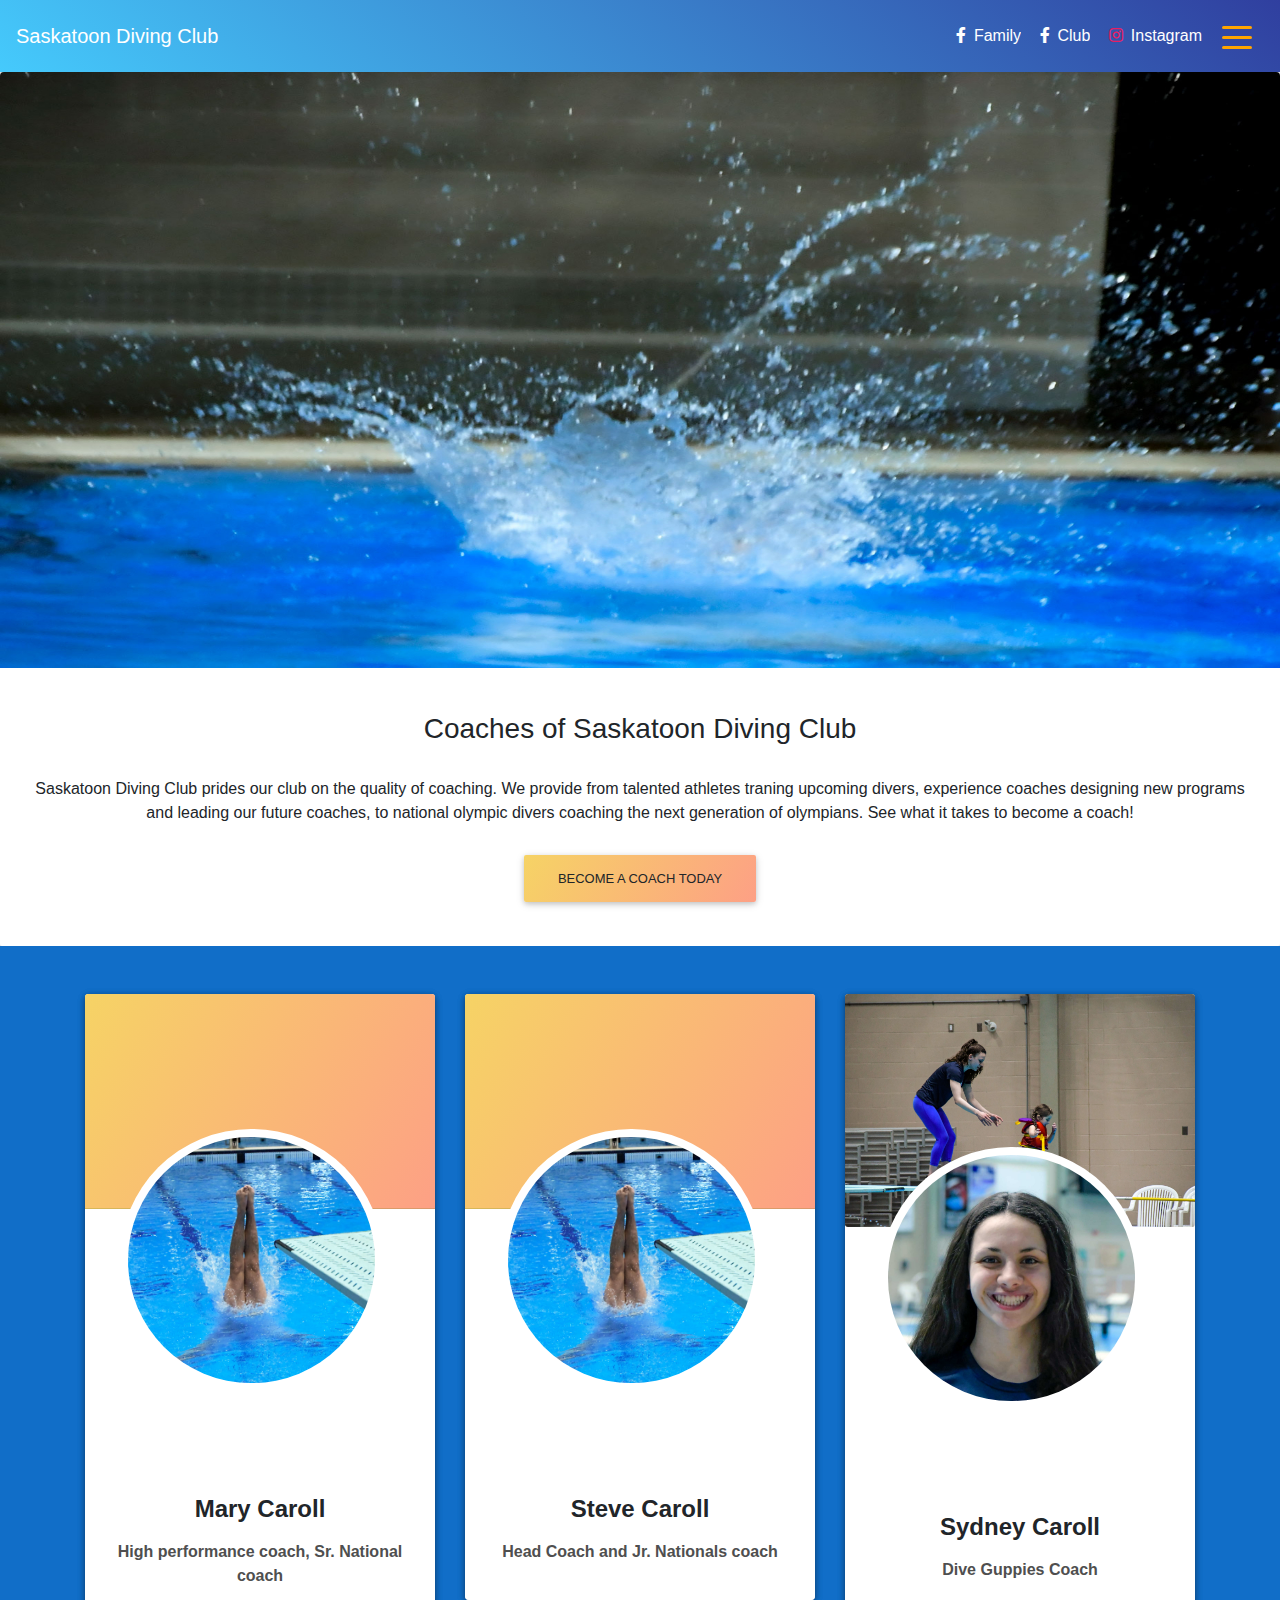
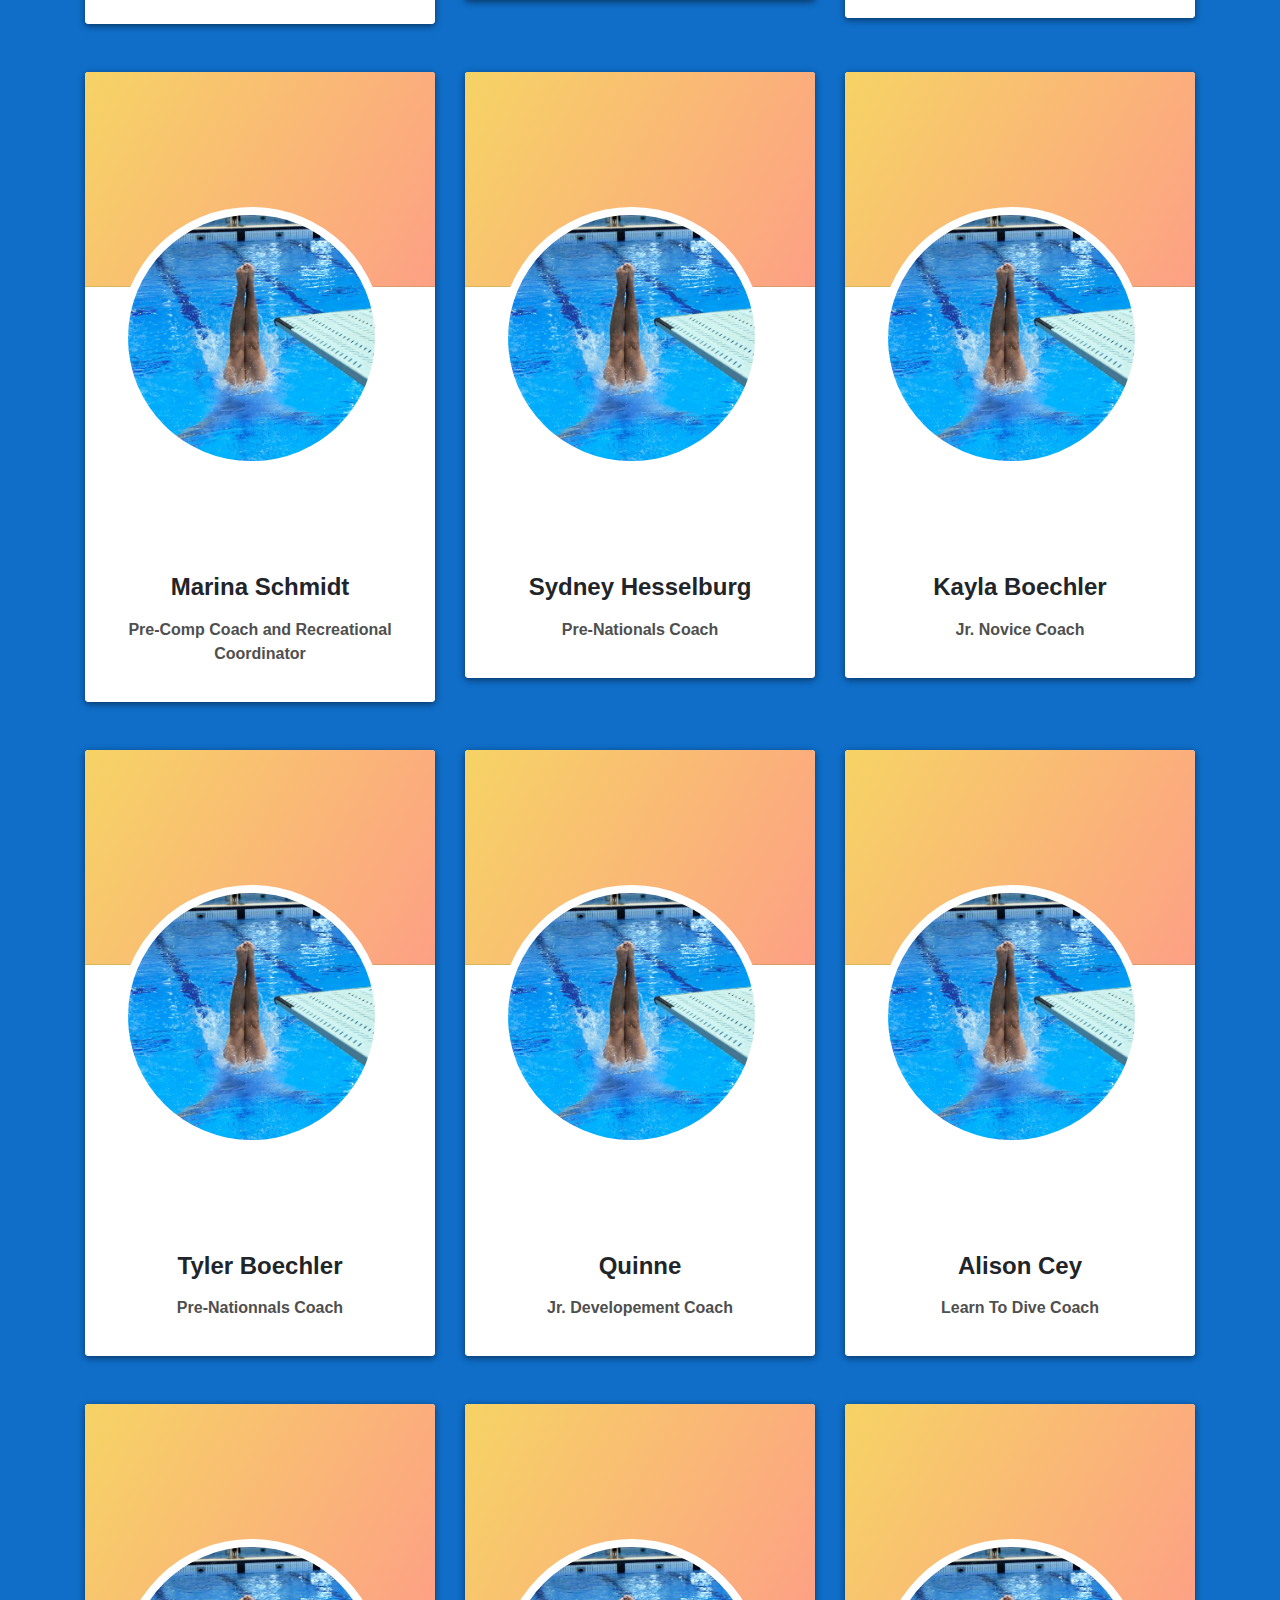
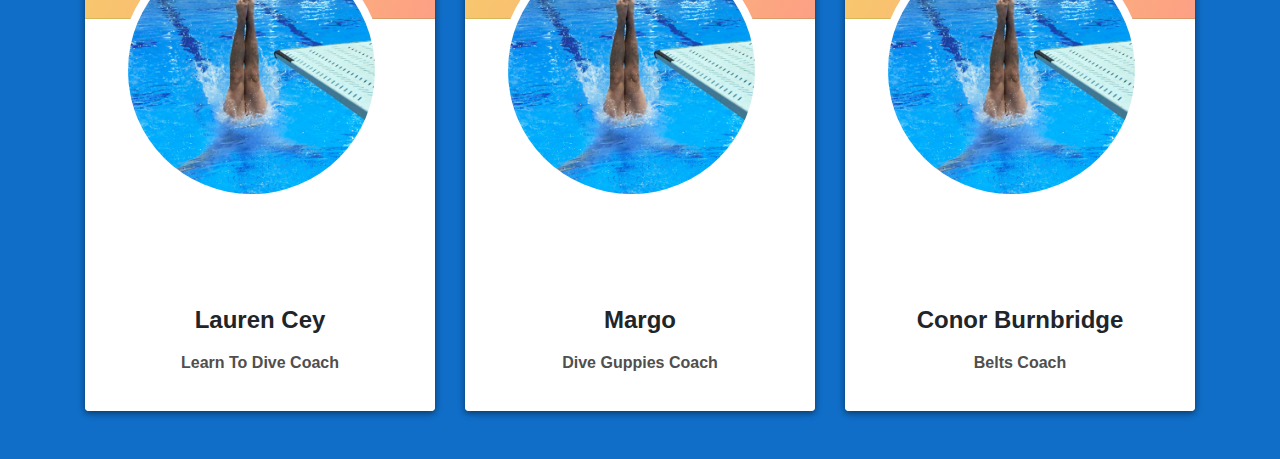
==== coaches.html @ 6bae061c "adding coaches page" ====
<!doctype html>
<html lang="en">
  <head>
    <meta charset="utf-8">
    <meta name="viewport" content="width=device-width, initial-scale=1, shrink-to-fit=no">
    <meta name="description" content="">
    <meta name="author" content="Mark Otto, Jacob Thornton, and Bootstrap contributors">
    <meta name="generator" content="Jekyll v4.1.1">
    <title>Saskatoon Diving Club</title>
    
    <link rel="stylesheet" href="https://use.fontawesome.com/releases/v5.8.2/css/all.css">
 
    <link rel="canonical" href="https://getbootstrap.com/docs/4.5/examples/album/">

    <!-- Bootstrap core CSS -->
    <link href="./assets/dist/css/bootstrap.min.css" rel="stylesheet"> 
    <link href="./css/mdb.min.css" rel="stylesheet">
    
    <script src="./js/jquery.min.js"></script>
    <script src="./js/jquery.js"></script>

    <script src="./src/js/free/wow.js"></script>


    <script src="./js/album.js"></script>
    <script src="./js/mdb.min.js"></script>
    <script src="./js/bootstrap.min.js"></script>
  
   
    
    
    <style>
      .bd-placeholder-img {
        font-size: 1.125rem;
        text-anchor: middle;
        -webkit-user-select: none;
        -moz-user-select: none;
        -ms-user-select: none;
        user-select: none;
      }

      @media (min-width: 768px) {
        .bd-placeholder-img-lg {
          font-size: 3.5rem;
        }
      }
</style>
    <!-- Custom styles for this template -->
    <link href="album.css" rel="stylesheet">
    <link href="coaches.css" rel="stylesheet">

  </head>
  <body>

<!--Navbar-->
<nav class="navbar navbar-dark  blue-gradient darken-2" height=40px>

  <!-- Navbar brand -->
  <a class="navbar-brand" href="#"><Strong>Saskatoon Diving Club</strong> 
  </a>

  <ul class="navbar-nav ml-auto nav-flex-icons">
      <li class="nav-item ">
        <a class="nav-link waves-effect waves-light">
          <i class="fab fa-facebook-f"></i> Family </a>
      </li>
      <li class="nav-item">
        <a class="nav-link waves-effect waves-light">
          <i class="fab fa-facebook-f"></i> Club </a>
      </li>
       <li class="nav-item">
        <a class="nav-link waves-effect waves-light">
          <i class="fab pink-text fa-instagram"></i> Instagram </a>
      </li>     
  </ul>

  <!-- Collapse button -->
  <button class="navbar-toggler third-button" type="button" data-toggle="collapse" data-target="#navbarSupportedContent22"
    aria-controls="navbarSupportedContent22" aria-expanded="false" aria-label="Toggle navigation">
    <div class="animated-icon3"><span></span><span></span><span></span></div>
  </button>

  <!-- Collapsible content -->
  <div class="collapse navbar-collapse" id="navbarSupportedContent22">

    <!-- Links -->
    <ul class="navbar-nav mr-auto">
      <li class="nav-item">
        <a class="nav-link" href="#">Home <span class="sr-only">(current)</span></a>
      </li>
      <li class="nav-item">
          <a class="nav-link" href="#">COVID 19</a>
      </li>
      <li class="nav-item">
          <a class="nav-link" href="#">Diving 101</a>
      </li>

      <li class="nav-item dropdown">
        <a class="nav-link dropdown-toggle" id="navbarDropdownMenuLink" data-toggle="dropdown" aria-haspopup="true" aria-expanded="false">about us</a>
        <div class="dropdown-menu dropdown-primary" aria-labelledby="navbarDropedownMenuLink">
            <a class="dropdown-item" href="#">Coaches</a>
            <a class="dropdown-item" href="#">Parent Board</a>
            <a class="dropdown-item" href="#">Facilities</a>
            <a class="dropdown-item" href="#">Contact Us</a>
       
        </div>
      </li>

      <li class="nav-item dropdown">
        <a class="nav-link dropdown-toggle" id="navbarDropdownMenuLink" data-toggle="dropdown" aria-haspopup="true" aria-expanded="false">Programs</a>
        <div class="dropdown-menu dropdown-primary" aria-labelledby="navbarDropedownMenuLink">
            <a class="dropdown-item" href="#">Guppies (4-6 yrs)</a>
            <a class="dropdown-item" href="#">Junior Development (6-8 yrs)</a>
            <a class="dropdown-item" href="#">Learn To Dive (6-14 yrs)</a>
            <a class="dropdown-item" href="#">Pre-Competitve (8-17 yrs)</a>
            <a class="dropdown-item" href="#">Jr. Novice (invitational)</a>
            <a class="dropdown-item" href="#">Sr. Novice (invitational)</a>
            <a class="dropdown-item" href="#">Pre-National (invitational)</a>
            <a class="dropdown-item" href="#">Masters (18+)</a>
            <a class="dropdown-item" href="#">National Team (invitational)</a>
        </div>
      </li>

      <li class="nav-item">
        <a class="nav-link" href="#">Calendar</a>
      </li>

      <li class="nav-item">
        <a class="nav-link" href="#">News</a>
      </li>
 
      <li class="nav-item dropdown">
        <a class="nav-link dropdown-toggle" id="navbarDropdownMenuLink" data-toggle="dropdown" aria-haspopup="true" aria-expanded="false">Parental Zone</a>
        <div class="dropdown-menu dropdown-primary" aria-labelledby="navbarDropedownMenuLink">
            <a class="dropdown-item" href="#">Bingos</a>
            <a class="dropdown-item" href="#">Policies</a>
            <a class="dropdown-item" href="#">Travel Waivers</a>
        </div>
      </li>

      <li class="nav-item">
        <a class="nav-link" href="#">Merchandise</a>
      </li>
 
       <!-- Links -->
    </ul>
  </div>
  <!-- Collapsible content -->

</nav>
<!--/.Navbar-->

<!-- Jumbotron -->
<div class="jumbotron p-0" >

  <!-- Card image -->
  <div class="view overlay rounded-top">
    <img src="imgs/splash.jpg" class="img-fluid" alt="Sample image">
    <a href="#">
      <div class="mask rgba-white-slight"></div>
    </a>
  </div>

  <!-- Card content -->
  <div class="card-body text-center">

    <!-- Title -->
    <h3 class="card-title h3 my-4"><strong>Coaches of Saskatoon Diving Club</strong></h3>
    <!-- Text -->
    <p class="card-text py-2">Saskatoon Diving Club prides our club on the quality of coaching. We provide from talented athletes traning upcoming divers, experience coaches designing new programs and leading our future coaches, to national olympic divers coaching the next generation of olympians. 
    See what it takes to become a coach!</p>
    <!-- Button -->
    <a href="#" class="btn sunny-morning-gradient btn-rounded mb-4">Become A Coach Today</a>
   </div>
</div>
<section class="coaches" style="background: #116EC8" >
 <div class="container" >
  	<!-- Grid row -->
  <div class="row">

    <!-- Grid column -->
    <div class="col-md-4 mb-5 mt-5">

      <div class="card">
        <div id="card-1" class="card  text-center">
            <!-- Image -->
            <div class="card-header color-block sunny-morning-gradient default-header"></div>

            <!-- Avatar -->
              <img src="./imgs/default.jpg" class="rounded-circle white coach card-img-overlay" 
                alt="First sample avatar image">
            <!-- Content -->
            <div class="card-body">
              <h4 class="font-weight-bold mt-1 mb-3">Mary Caroll</h4>
              <p class="font-weight-bold dark-grey-text">High performance coach, Sr. National coach</p>
            </div>
            <!-- Content -->
            <div class="card-img-overlay aboutme scrollbar scrollbar-primary">
              <!-- Content -->
              <div class="force-overflow">
              <h4 class="font-weight-bold mt-4 mb-2">
                <strong>About me</strong>
              </h4>
              <hr>
              <p> Went to the Summer Olympic games in 1992 and has been coaching since 1990. She came to Saskatoon in 2008 with her husband, Steve Caroll, to build a well rounded diving club. 
              Since then she has coached all levels of diving class and worked closely with Rylan Weins an Olympic contender for the 2021 Summer Olympics. She was named National Junior Coach of the year
              in 2017. But don't be fooled by her miming at the pool and big expressions, all of her National divers cherish every moment with her as she tells stories and brings life lessons to her classes. She loves tim hortons and hates technology. 
              </p>
              <hr>
              <!-- Social Icons

              <ul class="list-inline list-unstyled">
                <li class="list-inline-item">
                  <a class="p-2 fa-lg fb-ic">
                    <i class="fab fa-facebook-f"></i>
                  </a>
                </li>
                <li class="list-inline-item">
                  <a class="p-2 fa-lg pin-ic">
                    <i class="fab fa-pinterest"> </i>
                  </a>
                </li>
                <li class="list-inline-item">
                  <a class="p-2 fa-lg ins-ic">
                    <i class="fab fa-instagram"> </i>
                  </a>
                </li>
                <li class="list-inline-item">
                  <a class="p-2 fa-lg tw-ic">
                    <i class="fab fa-twitter"> </i>
                  </a>
                </li>
              </ul> -->
              <!-- Triggering button -->
              </div>  
          </div>
        </div>
      </div>

    </div>
    <!-- Grid column -->
    <!-- Grid column -->
    <div class="col-md-4 mb-5 mt-5">

      <div class="card">
        <div id="card-1" class="card  text-center">
            <!-- Image -->
            <!-- Image -->
            <div class="card-header color-block sunny-morning-gradient default-header"></div>

            <!-- Avatar -->
              <img src="./imgs/default.jpg" class="rounded-circle white coach card-img-overlay" 
                alt="First sample avatar image">            <!-- Content -->
            <div class="card-body">
              <h4 class="font-weight-bold mt-1 mb-3">Steve Caroll</h4>
              <p class="font-weight-bold dark-grey-text">Head Coach and Jr. Nationals coach</p>
            </div>
            <div class="card-img-overlay aboutme scrollbar scrollbar-primary">
              <div class="force-overflow">
              <!-- Content -->
              <h4 class="font-weight-bold mt-4 mb-2">
                <strong>About me</strong>
              </h4>
              <hr>
              <p> Steve grew up and Newfoundland Labourdor as a young male diver. He went on to moving to Saskatoon to giving the Saskatoon Diving Club a jump start as the head coach. Working from the basics he prompoted a fun, safe recreational program and a well developed competitive program. He has coached the Sr. National team and now focuses on Jr. National team while keeping an eye on the Junior development program. And if you are not seeing him goof around with the kids he
              coaches or giving them directions on how to be the best diver they can be he is helping out other coaches, fixing equipment, or running to dive meetings. He is the back bone of this club even if it means dressing up in thick wool socks, shorts, and winter toque <b>eh?</b>
              </p>
              <hr>
              </div>
              <!-- Social Icons

              <ul class="list-inline list-unstyled">
                <li class="list-inline-item">
                  <a class="p-2 fa-lg fb-ic">
                    <i class="fab fa-facebook-f"></i>
                  </a>
                </li>
                <li class="list-inline-item">
                  <a class="p-2 fa-lg pin-ic">
                    <i class="fab fa-pinterest"> </i>
                  </a>
                </li>
                <li class="list-inline-item">
                  <a class="p-2 fa-lg ins-ic">
                    <i class="fab fa-instagram"> </i>
                  </a>
                </li>
                <li class="list-inline-item">
                  <a class="p-2 fa-lg tw-ic">
                    <i class="fab fa-twitter"> </i>
                  </a>
                </li>
              </ul> -->
              <!-- Triggering button -->
            </div>
        </div>
      </div>

    </div>
    <!-- Grid column -->
  
     <!-- Grid column -->
    <div class="col-md-4 mb-5 mt-5">

      <div class="card">
        <div id="card-1" class="card  text-center">
            <!-- Image -->
              <img class="card-img" src="./imgs/_DAN2685.jpg" alt="Team member card image">
            <!-- Avatar -->
              <img src="./imgs/sydney_caroll.jpg" class="rounded-circle white coach card-img-overlay"
                alt="First sample avatar image">
            <!-- Content -->
            <div class="card-body">
              <h4 class="font-weight-bold mt-1 mb-3">Sydney Caroll</h4>
              <p class="font-weight-bold dark-grey-text">Dive Guppies Coach</p>
            </div>
            <div class="card-img-overlay aboutme scrollbar scrollbar-primary">
              <div class="force-overflow">
              <!-- Content -->
              <h4 class="font-weight-bold mt-4 mb-2">
                <strong>About me</strong>
              </h4>
              <hr>
              <p> You may have seen her parents on the pool deck and her in the water as she trains to be an olympic synchonize swimmer but she also coaches. Sydney at a young age started in gymnastics and soon left to be in the water like her parents but as a synchro swimmer. She trains daily on perfect her skills and improving her artistic forms. However, don't be fooled by this quiet shy girl she also loves to have fun and play around on the mats. This makes her the best coach for Dive
              Guppies! 
              </p>
              <hr>
              </div>
              <!-- Social Icons

              <ul class="list-inline list-unstyled">
                <li class="list-inline-item">
                  <a class="p-2 fa-lg fb-ic">
                    <i class="fab fa-facebook-f"></i>
                  </a>
                </li>
                <li class="list-inline-item">
                  <a class="p-2 fa-lg pin-ic">
                    <i class="fab fa-pinterest"> </i>
                  </a>
                </li>
                <li class="list-inline-item">
                  <a class="p-2 fa-lg ins-ic">
                    <i class="fab fa-instagram"> </i>
                  </a>
                </li>
                <li class="list-inline-item">
                  <a class="p-2 fa-lg tw-ic">
                    <i class="fab fa-twitter"> </i>
                  </a>
                </li>
              </ul> -->
              <!-- Triggering button -->
            </div>
        </div>
      </div>

    </div>
    <!-- Grid column -->   

    <!-- Grid column -->
    <div class="col-md-4 mb-5">

      <div class="card">
        <div id="card-1" class="card  text-center">
            <!-- Image -->
            <!-- Image -->
            <div class="card-header color-block sunny-morning-gradient default-header"></div>

            <!-- Avatar -->
              <img src="./imgs/default.jpg" class="rounded-circle white coach card-img-overlay" 
                alt="First sample avatar image">            <!-- Content -->
            <!-- Content -->
            <div class="card-body">
              <h4 class="font-weight-bold mt-1 mb-3">Marina Schmidt</h4>
              <p class="font-weight-bold dark-grey-text">Pre-Comp Coach and Recreational Coordinator</p>
            </div>
            <div class="card-img-overlay aboutme scrollbar scrollbar-primary">
              <div class="force-overflow">                
                  <!-- Content -->
              <h4 class="font-weight-bold mt-4 mb-2">
                <strong>About me</strong>
              </h4>
              <hr>
              <p> Marina is from Calgary, Alberta and moved to Sasktoon for University in 2009. As she met Steve in a freeze tag game with some summer camp divers and soon met Mary when her bike broke down heading to diving. She soon swept the Club away with her passion for diving and willingness to help out where ever she could. She has three degrees from the University of Saskatchewan and works at the research facility on campus. But don't let her smarts fool you, she continues to
              spread her passion for diving towards recreational diving and works on bring new diving programs to the club to be more inclusive to various
              communities and groups. 
              </p>
              <hr>
              </div>
              <!-- Social Icons

              <ul class="list-inline list-unstyled">
                <li class="list-inline-item">
                  <a class="p-2 fa-lg fb-ic">
                    <i class="fab fa-facebook-f"></i>
                  </a>
                </li>
                <li class="list-inline-item">
                  <a class="p-2 fa-lg pin-ic">
                    <i class="fab fa-pinterest"> </i>
                  </a>
                </li>
                <li class="list-inline-item">
                  <a class="p-2 fa-lg ins-ic">
                    <i class="fab fa-instagram"> </i>
                  </a>
                </li>
                <li class="list-inline-item">
                  <a class="p-2 fa-lg tw-ic">
                    <i class="fab fa-twitter"> </i>
                  </a>
                </li>
              </ul> -->
              <!-- Triggering button -->
            </div>
        </div>
      </div>

    </div>
    <!-- Grid column -->
    <!-- Grid column -->
    <div class="col-md-4 mb-5">

      <div class="card">
        <div id="card-1" class="card  text-center">
            <!-- Image -->
            <div class="card-header color-block sunny-morning-gradient default-header"></div>

            <!-- Avatar -->
              <img src="./imgs/default.jpg" class="rounded-circle white coach card-img-overlay" 
                alt="First sample avatar image">            <!-- Content -->
            <!-- Content -->
            <div class="card-body">
              <h4 class="font-weight-bold mt-1 mb-3">Sydney Hesselburg </h4>
              <p class="font-weight-bold dark-grey-text">Pre-Nationals Coach</p>
            </div>
            <div class="card-img-overlay aboutme scrollbar scrollbar-primary">
              <div class="force-overflow">                
              <!-- Content -->
              <h4 class="font-weight-bold mt-4 mb-2">
                <strong>About me</strong>
              </h4>
              <hr>
              <p>Whoops looks like our coach is out making a splash! Keep a look out for when they dry off tell us about themseleves.
              </p>
              <hr>
              </div>
              <!-- Social Icons

              <ul class="list-inline list-unstyled">
                <li class="list-inline-item">
                  <a class="p-2 fa-lg fb-ic">
                    <i class="fab fa-facebook-f"></i>
                  </a>
                </li>
                <li class="list-inline-item">
                  <a class="p-2 fa-lg pin-ic">
                    <i class="fab fa-pinterest"> </i>
                  </a>
                </li>
                <li class="list-inline-item">
                  <a class="p-2 fa-lg ins-ic">
                    <i class="fab fa-instagram"> </i>
                  </a>
                </li>
                <li class="list-inline-item">
                  <a class="p-2 fa-lg tw-ic">
                    <i class="fab fa-twitter"> </i>
                  </a>
                </li>
              </ul> -->
              <!-- Triggering button -->
            </div>
        </div>
      </div>

    </div>
    <!-- Grid column -->
    <!-- Grid column -->
    <div class="col-md-4 mb-5">

      <div class="card">
        <div id="card-1" class="card  text-center">
            <!-- Image -->
            <div class="card-header color-block sunny-morning-gradient default-header"></div>

            <!-- Avatar -->
              <img src="./imgs/default.jpg" class="rounded-circle white coach card-img-overlay" 
                alt="First sample avatar image">            <!-- Content -->
            <!-- Content -->
            <div class="card-body">
              <h4 class="font-weight-bold mt-1 mb-3">Kayla Boechler</h4>
              <p class="font-weight-bold dark-grey-text">Jr. Novice Coach</p>
            </div>
            <!-- Content -->
            <div class="card-img-overlay aboutme">
              <!-- Content -->
              <h4 class="font-weight-bold mt-4 mb-2">
                <strong>About me</strong>
              </h4>
              <hr>
              <p> Whoops looks like our coach is out making a splash! Keep a look out for when they dry off tell us about themseleves. 
              </p>
              <hr>
              <!-- Social Icons

              <ul class="list-inline list-unstyled">
                <li class="list-inline-item">
                  <a class="p-2 fa-lg fb-ic">
                    <i class="fab fa-facebook-f"></i>
                  </a>
                </li>
                <li class="list-inline-item">
                  <a class="p-2 fa-lg pin-ic">
                    <i class="fab fa-pinterest"> </i>
                  </a>
                </li>
                <li class="list-inline-item">
                  <a class="p-2 fa-lg ins-ic">
                    <i class="fab fa-instagram"> </i>
                  </a>
                </li>
                <li class="list-inline-item">
                  <a class="p-2 fa-lg tw-ic">
                    <i class="fab fa-twitter"> </i>
                  </a>
                </li>
              </ul> -->
              <!-- Triggering button -->
            </div>
        </div>
      </div>

    </div>
    <!-- Grid column -->
     <!-- Grid column -->
    <div class="col-md-4 mb-5">

      <div class="card">
        <div id="card-1" class="card  text-center">
            <!-- Image -->
            <div class="card-header color-block sunny-morning-gradient default-header"></div>

            <!-- Avatar -->
              <img src="./imgs/default.jpg" class="rounded-circle white coach card-img-overlay" 
                alt="First sample avatar image">            <!-- Content -->
            <!-- Content -->
            <div class="card-body">
              <h4 class="font-weight-bold mt-1 mb-3">Tyler Boechler</h4>
              <p class="font-weight-bold dark-grey-text">Pre-Nationnals Coach</p>
            </div>
            <!-- Content -->
            <div class="card-img-overlay aboutme">
              <!-- Content -->
              <h4 class="font-weight-bold mt-4 mb-2">
                <strong>About me</strong>
              </h4>
              <hr>
              <p> Whoops looks like our coach is out making a splash! Keep a look out for when they dry off tell us about themseleves.
              </p>
              <hr>
              <!-- Social Icons

              <ul class="list-inline list-unstyled">
                <li class="list-inline-item">
                  <a class="p-2 fa-lg fb-ic">
                    <i class="fab fa-facebook-f"></i>
                  </a>
                </li>
                <li class="list-inline-item">
                  <a class="p-2 fa-lg pin-ic">
                    <i class="fab fa-pinterest"> </i>
                  </a>
                </li>
                <li class="list-inline-item">
                  <a class="p-2 fa-lg ins-ic">
                    <i class="fab fa-instagram"> </i>
                  </a>
                </li>
                <li class="list-inline-item">
                  <a class="p-2 fa-lg tw-ic">
                    <i class="fab fa-twitter"> </i>
                  </a>
                </li>
              </ul> -->
              <!-- Triggering button -->
            </div>
        </div>
      </div>

    </div>
    <!-- Grid column -->
      <!-- Grid column -->
    <div class="col-md-4 mb-5">

      <div class="card">
        <div id="card-1" class="card  text-center">
            <!-- Image -->
            <div class="card-header color-block sunny-morning-gradient default-header"></div>

            <!-- Avatar -->
              <img src="./imgs/default.jpg" class="rounded-circle white coach card-img-overlay" 
                alt="First sample avatar image">            <!-- Content -->
            <!-- Content -->
            <div class="card-body">
                <h4 class="font-weight-bold mt-1 mb-3">Quinne </h4>
              <p class="font-weight-bold dark-grey-text">Jr. Developement Coach</p>
            </div>
            <!-- Content -->
            <div class="card-img-overlay aboutme">
              <!-- Content -->
              <h4 class="font-weight-bold mt-4 mb-2">
                <strong>About me</strong>
              </h4>
              <hr>
              <p> Whoops looks like our coach is out making a splash! Keep a look out for when they dry off tell us about themseleves.
              </p>
              <hr>
              <!-- Social Icons

              <ul class="list-inline list-unstyled">
                <li class="list-inline-item">
                  <a class="p-2 fa-lg fb-ic">
                    <i class="fab fa-facebook-f"></i>
                  </a>
                </li>
                <li class="list-inline-item">
                  <a class="p-2 fa-lg pin-ic">
                    <i class="fab fa-pinterest"> </i>
                  </a>
                </li>
                <li class="list-inline-item">
                  <a class="p-2 fa-lg ins-ic">
                    <i class="fab fa-instagram"> </i>
                  </a>
                </li>
                <li class="list-inline-item">
                  <a class="p-2 fa-lg tw-ic">
                    <i class="fab fa-twitter"> </i>
                  </a>
                </li>
              </ul> -->
              <!-- Triggering button -->
            </div>
        </div>
      </div>

    </div>
    <!-- Grid column -->
       <!-- Grid column -->
    <div class="col-md-4 mb-5">

      <div class="card">
        <div id="card-1" class="card  text-center">
            <!-- Image -->
            <div class="card-header color-block sunny-morning-gradient default-header"></div>

            <!-- Avatar -->
              <img src="./imgs/default.jpg" class="rounded-circle white coach card-img-overlay" 
                alt="First sample avatar image">            <!-- Content -->
            <!-- Content -->
            <div class="card-body">
              <h4 class="font-weight-bold mt-1 mb-3">Alison Cey</h4>
              <p class="font-weight-bold dark-grey-text">Learn To Dive Coach</p>
            </div>
            <!-- Content -->
            <div class="card-img-overlay aboutme">
              <!-- Content -->
              <h4 class="font-weight-bold mt-4 mb-2">
                <strong>About me</strong>
              </h4>
              <hr>
              <p> Whoops looks like our coach is out making a splash! Keep a look out for when they dry off tell us about themseleves.
              </p>
              <hr>
              <!-- Social Icons

              <ul class="list-inline list-unstyled">
                <li class="list-inline-item">
                  <a class="p-2 fa-lg fb-ic">
                    <i class="fab fa-facebook-f"></i>
                  </a>
                </li>
                <li class="list-inline-item">
                  <a class="p-2 fa-lg pin-ic">
                    <i class="fab fa-pinterest"> </i>
                  </a>
                </li>
                <li class="list-inline-item">
                  <a class="p-2 fa-lg ins-ic">
                    <i class="fab fa-instagram"> </i>
                  </a>
                </li>
                <li class="list-inline-item">
                  <a class="p-2 fa-lg tw-ic">
                    <i class="fab fa-twitter"> </i>
                  </a>
                </li>
              </ul> -->
              <!-- Triggering button -->
            </div>
        </div>
      </div>

    </div>
    <!-- Grid column -->
        <!-- Grid column -->
    <div class="col-md-4 mb-5">

      <div class="card">
        <div id="card-1" class="card  text-center">
            <!-- Image -->
            <div class="card-header color-block sunny-morning-gradient default-header"></div>

            <!-- Avatar -->
              <img src="./imgs/default.jpg" class="rounded-circle white coach card-img-overlay" 
                alt="First sample avatar image">            <!-- Content -->
            <!-- Content -->
            <div class="card-body">
              <h4 class="font-weight-bold mt-1 mb-3">Lauren Cey</h4>
              <p class="font-weight-bold dark-grey-text">Learn To Dive Coach</p>
            </div>
            <!-- Content -->
            <div class="card-img-overlay aboutme">
              <!-- Content -->
              <h4 class="font-weight-bold mt-4 mb-2">
                <strong>About me</strong>
              </h4>
              <hr>
              <p> Whoops looks like our coach is out making a splash! Keep a look out for when they dry off tell us about themseleves.
              </p>
              <hr>
              <!-- Social Icons

              <ul class="list-inline list-unstyled">
                <li class="list-inline-item">
                  <a class="p-2 fa-lg fb-ic">
                    <i class="fab fa-facebook-f"></i>
                  </a>
                </li>
                <li class="list-inline-item">
                  <a class="p-2 fa-lg pin-ic">
                    <i class="fab fa-pinterest"> </i>
                  </a>
                </li>
                <li class="list-inline-item">
                  <a class="p-2 fa-lg ins-ic">
                    <i class="fab fa-instagram"> </i>
                  </a>
                </li>
                <li class="list-inline-item">
                  <a class="p-2 fa-lg tw-ic">
                    <i class="fab fa-twitter"> </i>
                  </a>
                </li>
              </ul> -->
              <!-- Triggering button -->
            </div>
        </div>
      </div>

    </div>
    <!-- Grid column -->
       <!-- Grid column -->
    <div class="col-md-4 mb-5">

      <div class="card">
        <div id="card-1" class="card  text-center">
            <!-- Image -->
            <div class="card-header color-block sunny-morning-gradient default-header"></div>

            <!-- Avatar -->
              <img src="./imgs/default.jpg" class="rounded-circle white coach card-img-overlay" 
                alt="First sample avatar image">            <!-- Content -->
            <!-- Content -->
            <div class="card-body">
              <h4 class="font-weight-bold mt-1 mb-3">Margo </h4>
              <p class="font-weight-bold dark-grey-text">Dive Guppies Coach</p>
            </div>
            <!-- Content -->
            <div class="card-img-overlay aboutme scrollbar scrollbar-primary">
              <!-- Content -->
              <h4 class="font-weight-bold mt-4 mb-2">
                <strong>About me</strong>
              </h4>
              <hr>
               <p> Whoops looks like our coach is out making a splash! Keep a look out for when they dry off tell us about themseleves.
              </p>
              <hr>
              <!-- Social Icons

              <ul class="list-inline list-unstyled">
                <li class="list-inline-item">
                  <a class="p-2 fa-lg fb-ic">
                    <i class="fab fa-facebook-f"></i>
                  </a>
                </li>
                <li class="list-inline-item">
                  <a class="p-2 fa-lg pin-ic">
                    <i class="fab fa-pinterest"> </i>
                  </a>
                </li>
                <li class="list-inline-item">
                  <a class="p-2 fa-lg ins-ic">
                    <i class="fab fa-instagram"> </i>
                  </a>
                </li>
                <li class="list-inline-item">
                  <a class="p-2 fa-lg tw-ic">
                    <i class="fab fa-twitter"> </i>
                  </a>
                </li>
              </ul> -->
              <!-- Triggering button -->
            </div>
        </div>
      </div>

    </div>
    <!-- Grid column -->
        
        <!-- Grid column -->
    <div class="col-md-4 mb-5">

      <div class="card">
        <div id="card-1" class="card  text-center">
            <!-- Image -->
            <div class="card-header color-block sunny-morning-gradient default-header"></div>

            <!-- Avatar -->
              <img src="./imgs/default.jpg" class="rounded-circle white coach card-img-overlay" 
                alt="First sample avatar image">            <!-- Content -->
            <!-- Content -->
            <div class="card-body">
              <h4 class="font-weight-bold mt-1 mb-3">Conor Burnbridge</h4>
              <p class="font-weight-bold dark-grey-text">Belts Coach</p>
            </div>
            <!-- Content -->
            <div class="card-img-overlay aboutme">
              <!-- Content -->
              <h4 class="font-weight-bold mt-4 mb-2">
                <strong>About me</strong>
              </h4>
              <hr>
              <p> Whoops looks like our coach is out making a splash! Keep a look out for when they dry off tell us about themseleves. 
              </p>
              <hr>
              <!-- Social Icons

              <ul class="list-inline list-unstyled">
                <li class="list-inline-item">
                  <a class="p-2 fa-lg fb-ic">
                    <i class="fab fa-facebook-f"></i>
                  </a>
                </li>
                <li class="list-inline-item">
                  <a class="p-2 fa-lg pin-ic">
                    <i class="fab fa-pinterest"> </i>
                  </a>
                </li>
                <li class="list-inline-item">
                  <a class="p-2 fa-lg ins-ic">
                    <i class="fab fa-instagram"> </i>
                  </a>
                </li>
                <li class="list-inline-item">
                  <a class="p-2 fa-lg tw-ic">
                    <i class="fab fa-twitter"> </i>
                  </a>
                </li>
              </ul> -->
              <!-- Triggering button -->
            </div>
        </div>
      </div>

    </div>
    <!-- Grid column -->
                          
  </div>
  <!-- Grid row -->

  </div>
  </section>
</div>
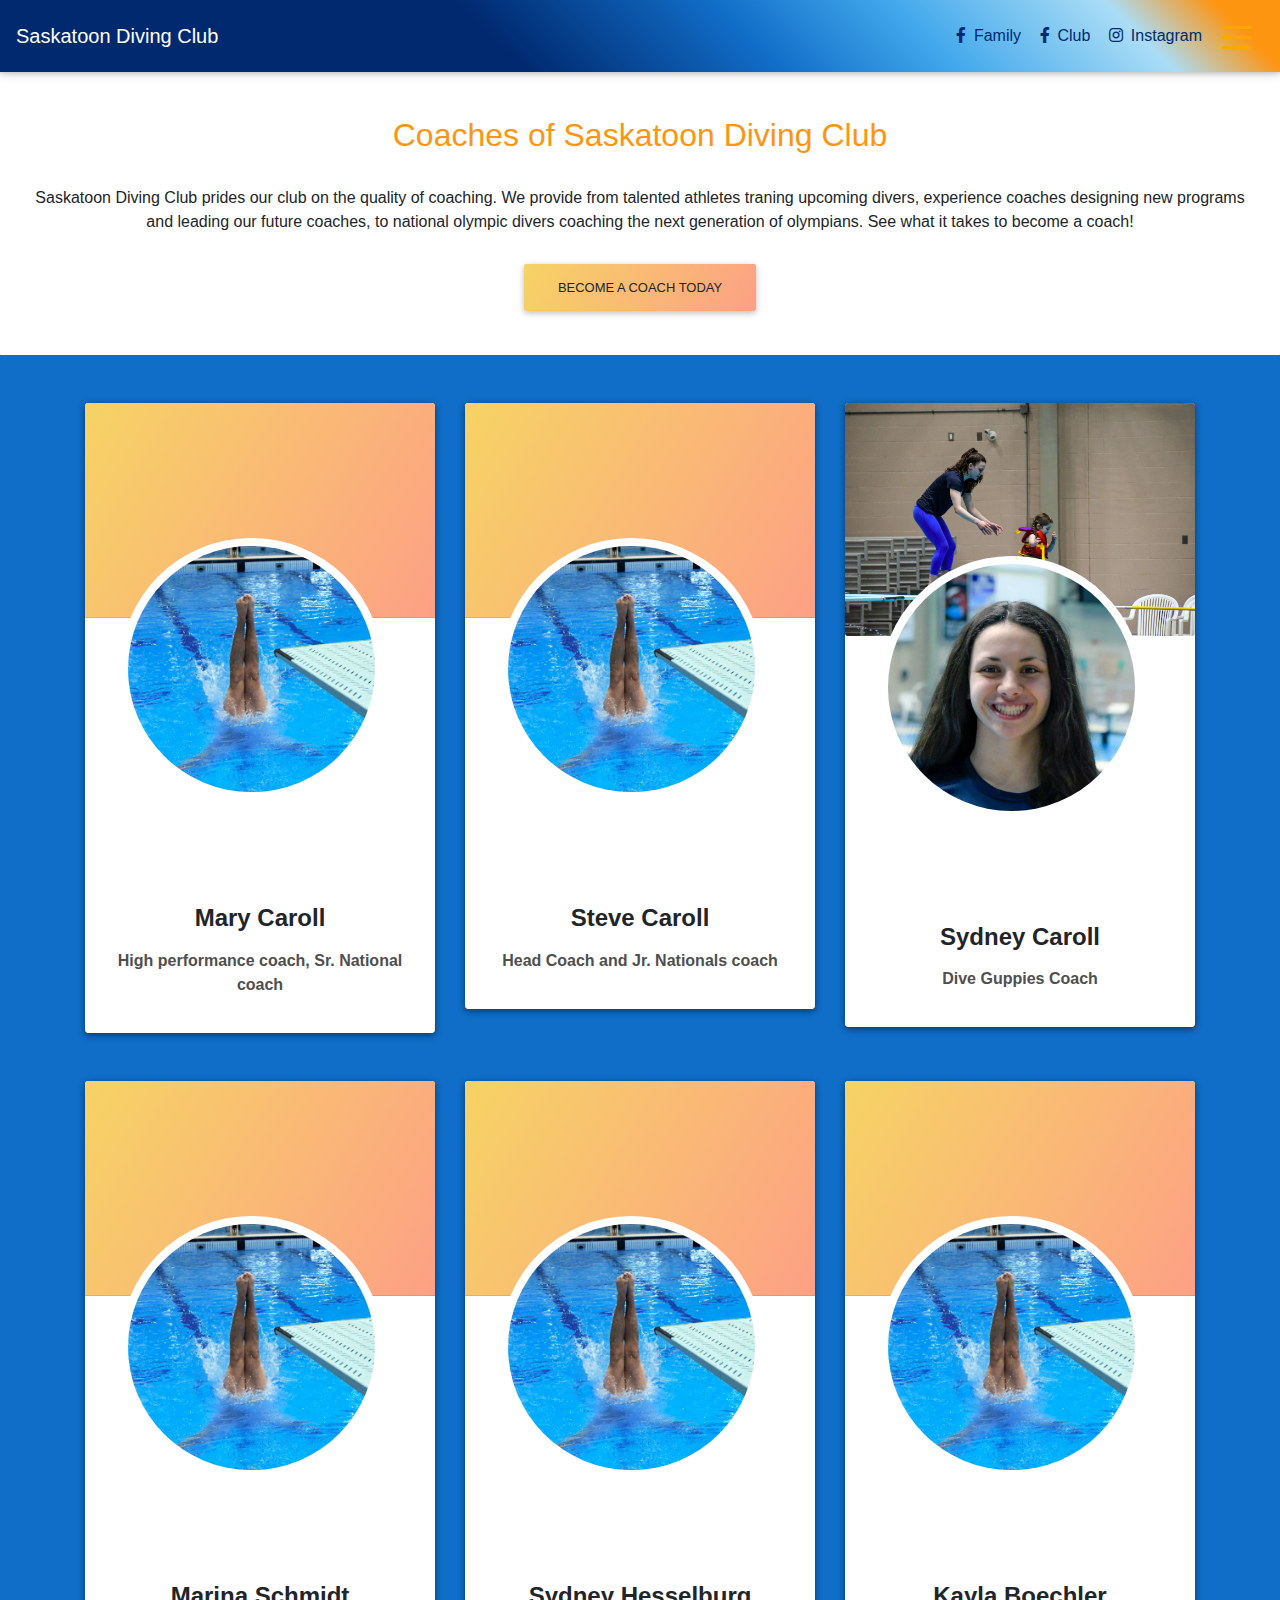
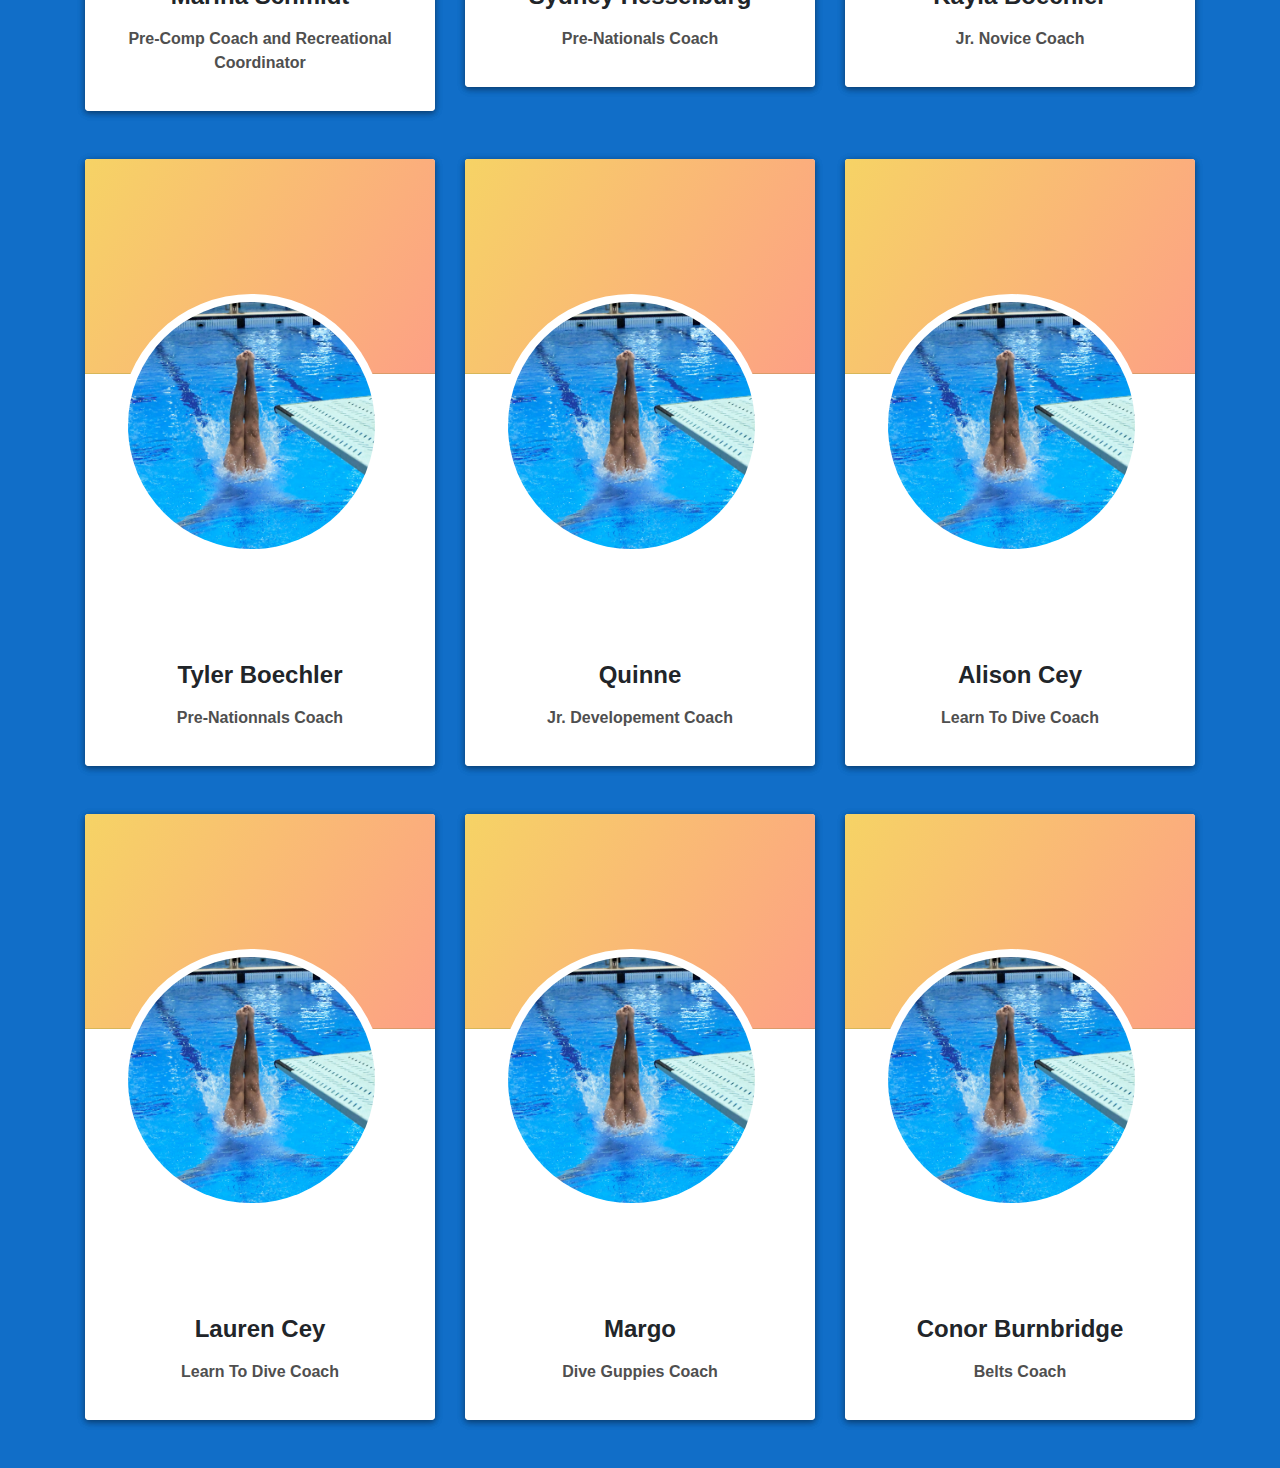
==== commit 3cab1d30: "created a new navbar gradient" ====
--- a/coaches.html
+++ b/coaches.html
@@ -4,7 +4,7 @@
     <meta charset="utf-8">
     <meta name="viewport" content="width=device-width, initial-scale=1, shrink-to-fit=no">
     <meta name="description" content="">
-    <meta name="author" content="Mark Otto, Jacob Thornton, and Bootstrap contributors">
+    <meta name="author" content="Marina Schmidt Bootstrap contributors">
     <meta name="generator" content="Jekyll v4.1.1">
     <title>Saskatoon Diving Club</title>
     
@@ -20,7 +20,6 @@
     <script src="./js/jquery.js"></script>
 
     <script src="./src/js/free/wow.js"></script>
-
 
     <script src="./js/album.js"></script>
     <script src="./js/mdb.min.js"></script>
@@ -48,12 +47,13 @@
     <!-- Custom styles for this template -->
     <link href="album.css" rel="stylesheet">
     <link href="coaches.css" rel="stylesheet">
+    <link href="diving.css" rel="stylesheet">
 
   </head>
   <body>
 
 <!--Navbar-->
-<nav class="navbar navbar-dark  blue-gradient darken-2" height=40px>
+<nav class="navbar navbar-dark  diving-gradient darken-2" height=40px>
 
   <!-- Navbar brand -->
   <a class="navbar-brand" href="#"><Strong>Saskatoon Diving Club</strong> 
@@ -61,16 +61,16 @@
 
   <ul class="navbar-nav ml-auto nav-flex-icons">
       <li class="nav-item ">
-        <a class="nav-link waves-effect waves-light">
-          <i class="fab fa-facebook-f"></i> Family </a>
+          <a class="nav-link waves-effect waves-light" style="color: #00296F">
+              <i class="fab fa-facebook-f" style="color: #00296F"></i> <b>Family</b> </a>
       </li>
       <li class="nav-item">
-        <a class="nav-link waves-effect waves-light">
-          <i class="fab fa-facebook-f"></i> Club </a>
+        <a class="nav-link waves-effect waves-light"style="color: #00296F">
+            <i class="fab fa-facebook-f"></i> <b>Club</b> </a>
       </li>
        <li class="nav-item">
-        <a class="nav-link waves-effect waves-light">
-          <i class="fab pink-text fa-instagram"></i> Instagram </a>
+        <a class="nav-link waves-effect waves-light"style="color: #00296F">
+            <i class="fab fa-instagram"></i> <b>Instagram</b> </a>
       </li>     
   </ul>
 
@@ -86,10 +86,10 @@
     <!-- Links -->
     <ul class="navbar-nav mr-auto">
       <li class="nav-item">
-        <a class="nav-link" href="#">Home <span class="sr-only">(current)</span></a>
+        <a class="nav-link" href="index.html">Home </a>
       </li>
       <li class="nav-item">
-          <a class="nav-link" href="#">COVID 19</a>
+          <a class="nav-link" href="covid19.html">COVID 19</a>
       </li>
       <li class="nav-item">
           <a class="nav-link" href="#">Diving 101</a>
@@ -98,7 +98,7 @@
       <li class="nav-item dropdown">
         <a class="nav-link dropdown-toggle" id="navbarDropdownMenuLink" data-toggle="dropdown" aria-haspopup="true" aria-expanded="false">about us</a>
         <div class="dropdown-menu dropdown-primary" aria-labelledby="navbarDropedownMenuLink">
-            <a class="dropdown-item" href="#">Coaches</a>
+            <a class="dropdown-item" href="coaches.html">Coaches</a>
             <a class="dropdown-item" href="#">Parent Board</a>
             <a class="dropdown-item" href="#">Facilities</a>
             <a class="dropdown-item" href="#">Contact Us</a>
@@ -151,21 +151,13 @@
 <!--/.Navbar-->
 
 <!-- Jumbotron -->
-<div class="jumbotron p-0" >
-
-  <!-- Card image -->
-  <div class="view overlay rounded-top">
-    <img src="imgs/splash.jpg" class="img-fluid" alt="Sample image">
-    <a href="#">
-      <div class="mask rgba-white-slight"></div>
-    </a>
-  </div>
+<div class="jumbotron p-0 image-fluid">
 
   <!-- Card content -->
-  <div class="card-body text-center">
+  <div class="card-body text-center image-fluid">
 
     <!-- Title -->
-    <h3 class="card-title h3 my-4"><strong>Coaches of Saskatoon Diving Club</strong></h3>
+    <h1 class="h2-responsive card-title my-4" style="color: #FD9511"><strong>Coaches of Saskatoon Diving Club</strong></h1>
     <!-- Text -->
     <p class="card-text py-2">Saskatoon Diving Club prides our club on the quality of coaching. We provide from talented athletes traning upcoming divers, experience coaches designing new programs and leading our future coaches, to national olympic divers coaching the next generation of olympians. 
     See what it takes to become a coach!</p>
--- a/diving.css
+++ b/diving.css
@@ -0,0 +1,32 @@
+.diving-gradient
+{
+    background: rgb(0,41,111);
+    background: linear-gradient(45deg, rgba(0,41,111,1) 39%,
+    rgba(17,110,200,1) 58%, rgba(66,168,236,1) 71%,
+    rgba(170,221,246,1) 87%, rgba(253,149,17,1) 95%);
+}
+
+.diving-orange
+{
+    background: #FD9511;
+}
+
+.diving-light-blue
+{
+    background: #AADDF6;
+}
+
+.diving-blue
+{
+    background: #42A8EC;
+}
+
+.diving-blueberry
+{
+    background: #116EC8;
+}
+
+.diving-dark-blue
+{
+    background: #00296F;
+}
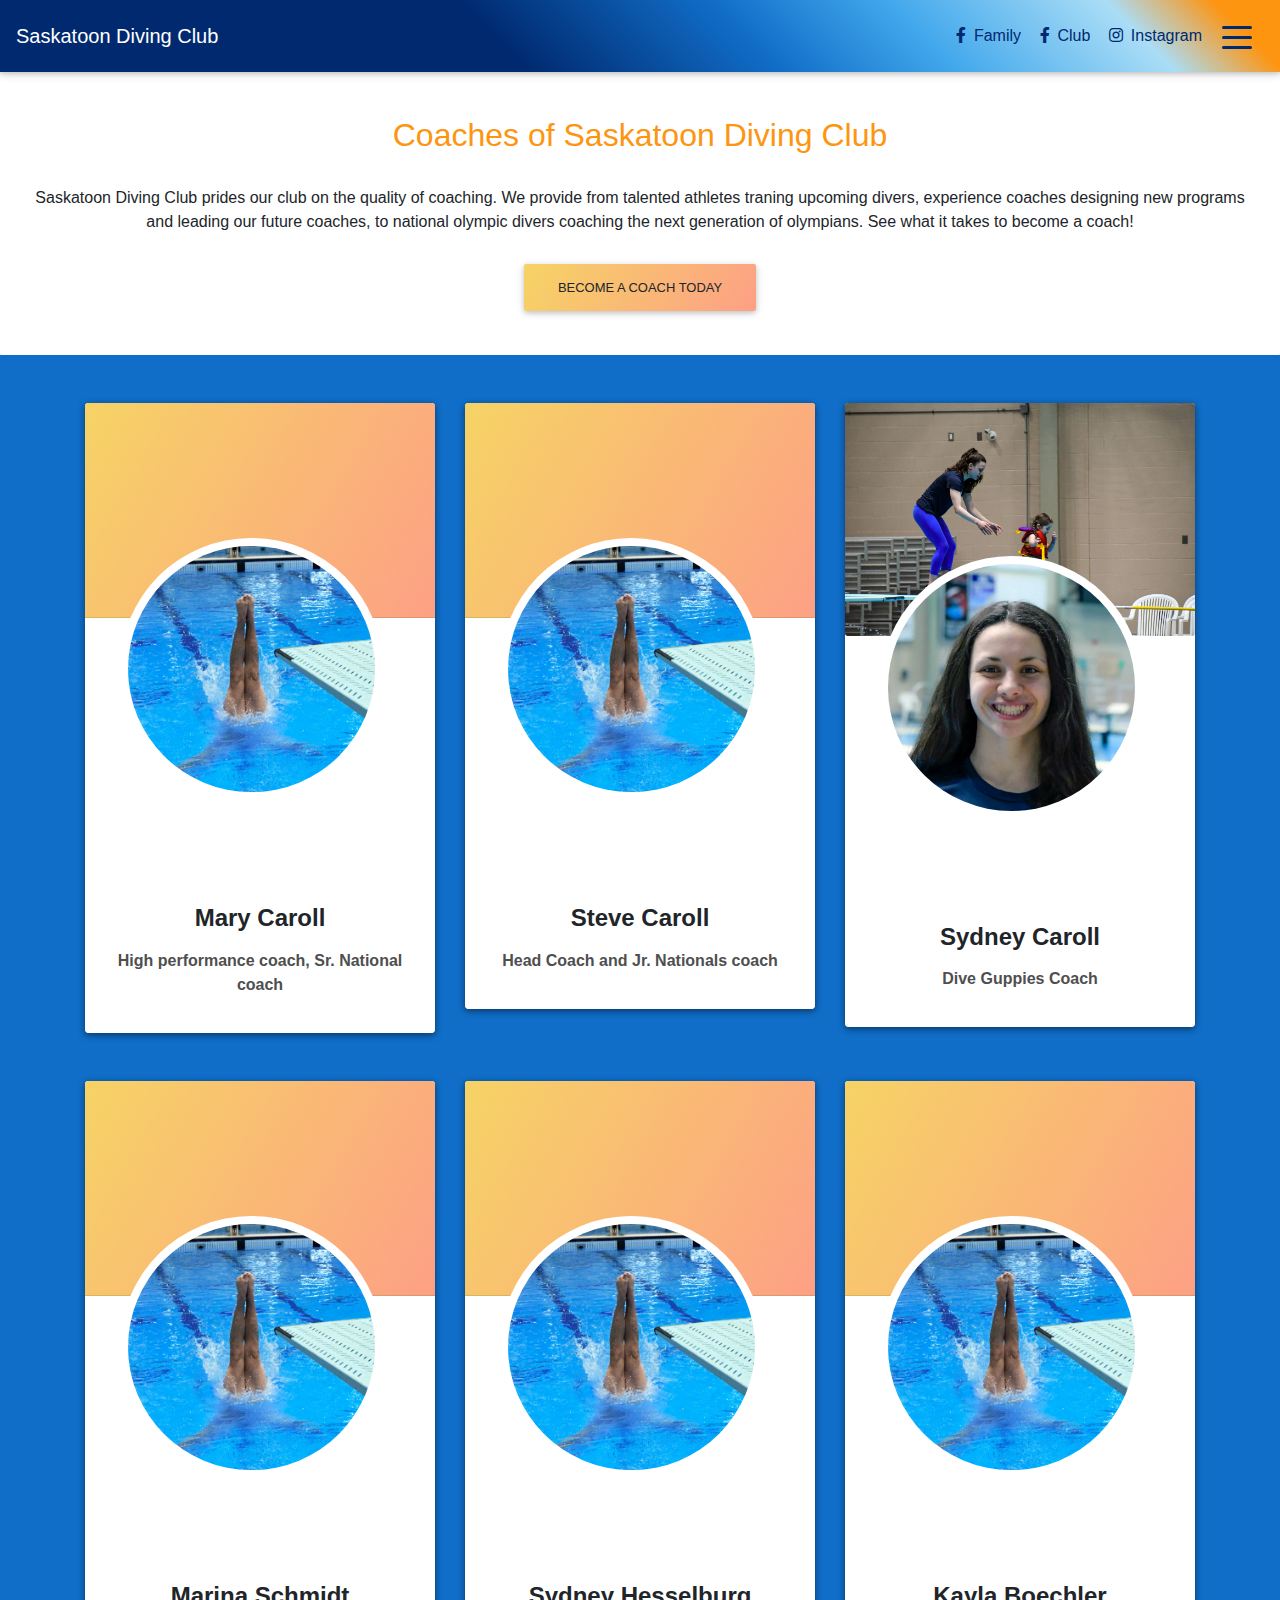
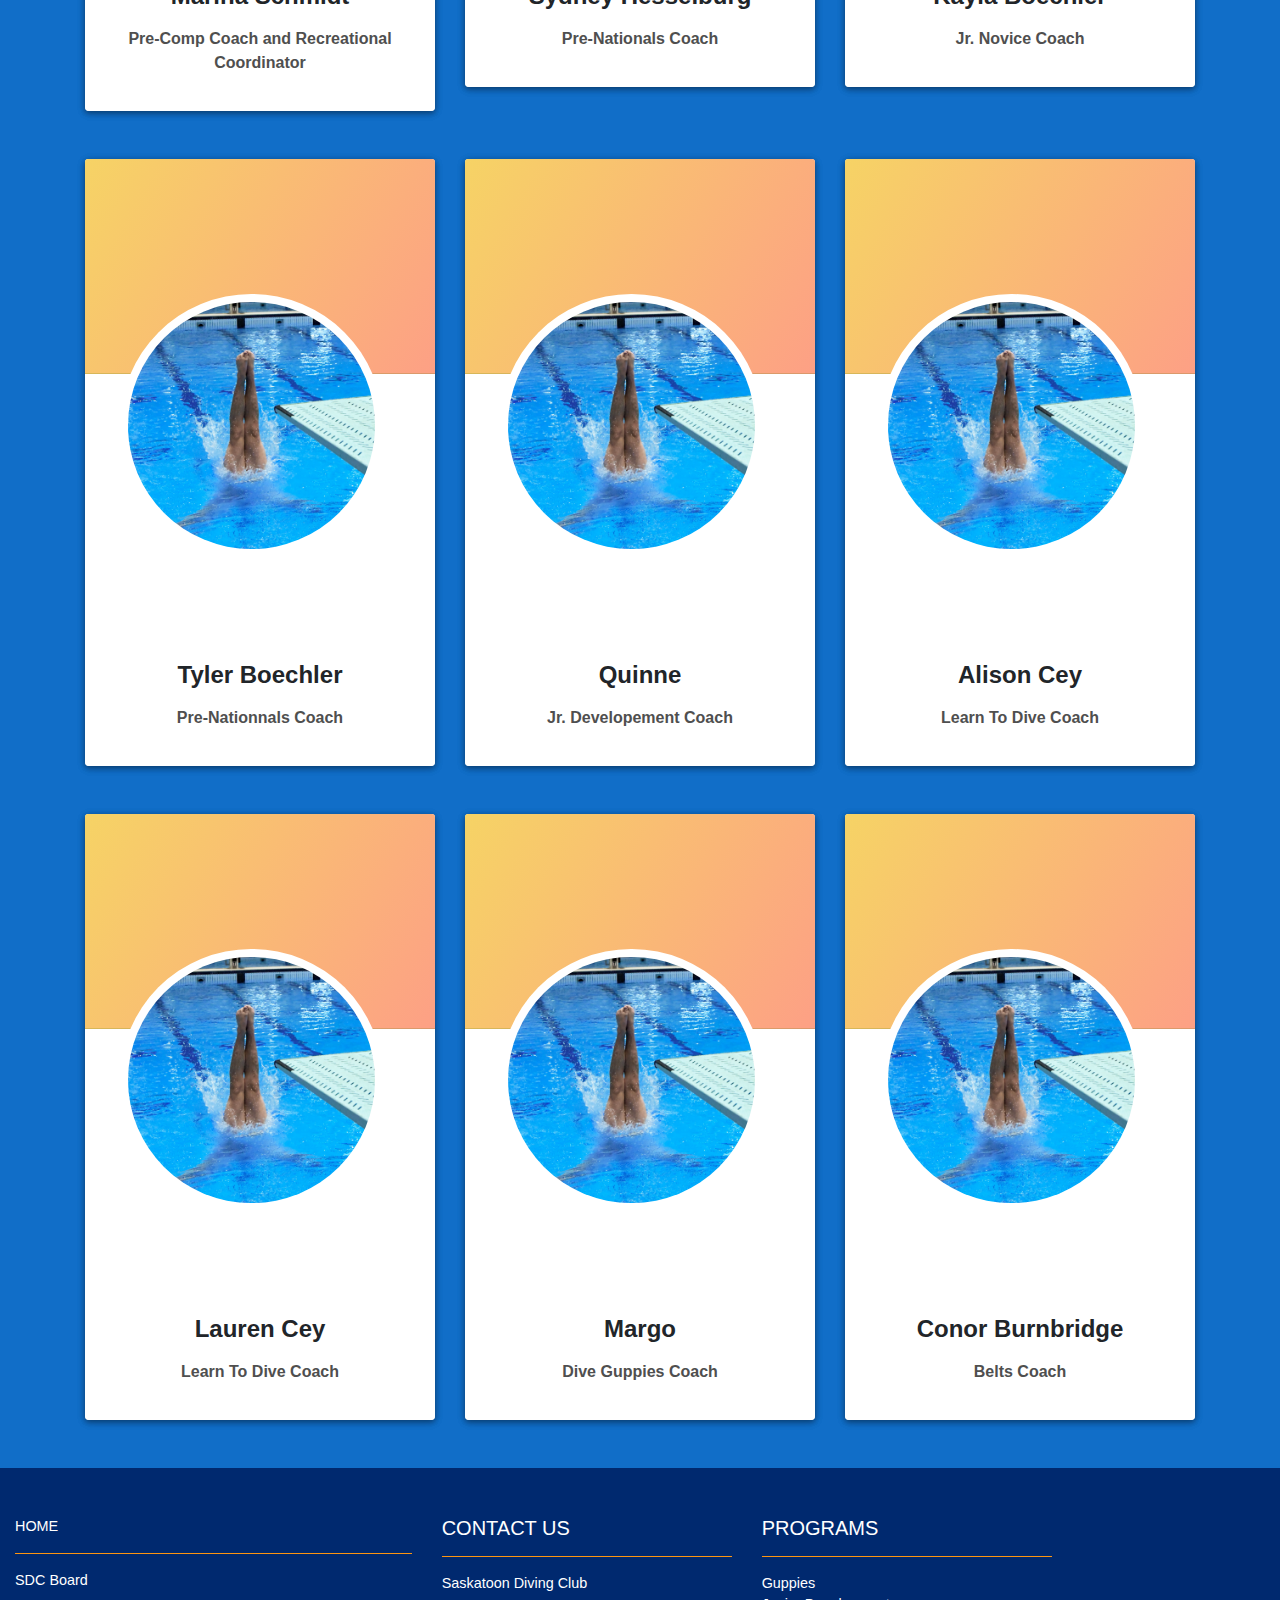
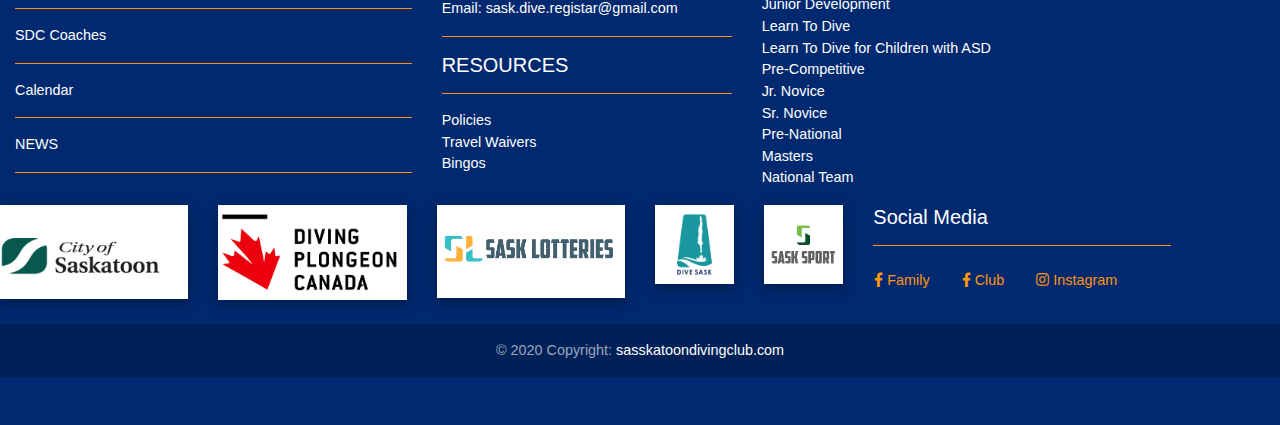
==== commit 837a3cbf: "added the beigning of the calendar and footer" ====
--- a/coaches.html
+++ b/coaches.html
@@ -876,3 +876,206 @@
   </div>
   </section>
 </div>
+
+
+<footer class="page-footer font-small" style="background-color:#00296F;">
+     <!-- Footer Links -->
+  <div class="container-fluid text-center text-md-left">
+
+    <!-- Grid row -->
+    <div class="row">
+     <!-- Grid column -->
+
+      <hr class="clearfix w-100 d-md-none pb-3">
+
+      <!-- Grid column -->
+      <div class="col-md-4 mb-md-0 mb-3">
+
+        <!-- Links -->
+
+        <ul class="list-unstyled large">
+          <li>
+            <a href="index.html">HOME</a>
+            <hr class="line"/>
+          </li>
+          <li>
+            <a href="sdc-board.html">SDC Board</a>
+            <hr class="line"/>
+         </li>
+           <li>
+            <a href="coaches.html">SDC Coaches</a>
+            <hr class="line"/>
+         </li>
+         <li>
+            <a href="calendar.html">Calendar</a>
+            <hr class="line"/>
+         </li>
+          <li>
+            <a href="news.html">NEWS</a>
+            <hr class="line"/>
+          </li>
+        </ul>
+
+      </div>
+      <!-- Grid column -->
+
+      <!-- Grid column -->
+      <div class="col-md-3 mb-md-0 mb-3">
+
+        <!-- Links -->
+        <h5 class="text-uppercase">Contact Us</h5>
+        <hr class="line"/>
+        <p> Saskatoon Diving Club</p>
+        <p> Email: sask.dive.registar@gmail.com</p>
+        <hr class="line"/> 
+        <h5 class="text-uppercase"> Resources </h5>
+        <hr class="line"/>
+        <ul class="list-unstyled">
+          <li>
+            <a href="policies.html">Policies</a>
+          </li>
+          <li>
+            <a href="travel.html">Travel Waivers</a>
+          </li>
+          <li>
+            <a href="bingos.html">Bingos</a>
+          </li>
+        </ul>
+
+      </div>
+      <!-- Grid column -->
+      <div class="col-md-3 mb-md-0 mb-3">
+
+        <!-- Links -->
+        <h5 class="text-uppercase">Programs</h5>
+        <hr class="line"/>
+        <ul class="list-unstyled">
+          <li>
+            <a href="guppies.html">Guppies</a>
+          </li>
+          <li>
+            <a href="juniordev.html">Junior Development</a>
+          </li>
+          <li>
+            <a href="ltd.html">Learn To Dive</a>
+          </li>
+          <li>
+            <a href="ltdASD.html">Learn To Dive for Children with ASD</a>
+          </li>
+           <li>
+            <a href="precomp.html">Pre-Competitive</a>
+          </li>
+            <li>
+            <a href="jrnovice.html">Jr. Novice</a>
+          </li>
+            <li>
+            <a href="srnovice.html">Sr. Novice</a>
+          </li>
+            <li>
+            <a href="prenational.html">Pre-National</a>
+          </li>
+            <li>
+            <a href="masters.html">Masters</a>
+          </li>
+            <li>
+            <a href="nationalteam.html">National Team</a>
+          </li>
+
+        </ul>
+
+      </div>
+
+      <!-- Grid column -->
+      <div class="row">
+
+          <div class="col-lg-2 col-md-1 mb-4">
+        <!--Image-->
+        <div class="view overlay z-depth-1-half">
+          <img src="./imgs/city-of-saskatoon_mailerlogo-2018.jpg" class="img-fluid"
+            alt="">
+          <a href="">
+            <div class="mask rgba-white-light"></div>
+          </a>
+        </div>
+      </div>
+       <!--Grid column-->
+      <div class="col-lg-2 col-md-1 mb-4">
+        <!--Image-->
+        <div class="view overlay z-depth-1-half">
+          <img src="./imgs/Diving-Canada.png" class="img-fluid"
+            alt="">
+          <a href="">
+            <div class="mask rgba-white-light"></div>
+          </a>
+        </div>
+      </div>
+     <!--Grid column-->
+      <div class="col-lg-2 col-md-1 mb-4">
+        <!--Image-->
+        <div class="view overlay z-depth-1-half">
+          <img src="./imgs/sask_lotto.png" class="img-fluid"
+            alt="">
+          <a href="">
+            <div class="mask rgba-white-light"></div>
+          </a>
+        </div>
+      </div>
+  <div class="col-lg-1 col-md-1 mb-4">
+        <!--Image-->
+
+        <div class="view overlay z-depth-1-half">
+          <img src="./imgs/dive_sask.png" class="img-fluid"
+            alt="">
+          <a href="">
+            <div class="mask rgba-white-light"></div>
+          </a>
+        </div>
+      </div>
+      <!--Grid column-->
+      <div class="col-lg-1 col-md-1 mb-4">
+        <!--Image-->
+        <div class="view overlay z-depth-1-half">
+          <img src="./imgs/download.png" class="img-fluid"
+            alt="">
+          <a href="">
+            <div class="mask rgba-white-light"></div>
+          </a>
+        </div>
+      </div>
+      <div class="col-md-3 md-mb-0 mb-4">
+      <h5> Social Media </h5>
+      
+      <hr class="line"/>
+      <div class="row">
+          <a class="nav-link waves-effect waves-light" style="color: #FD9511">
+              <i class="fab fa-facebook-f"></i> <b>Family</b> </a>
+        <a class="nav-link waves-effect waves-light"style="color: #FD9511">
+            <i class="fab fa-facebook-f"></i> <b>Club</b> </a>
+        <a class="nav-link waves-effect waves-light"style="color: #FD9511">
+            <i class="fab fa-instagram"></i> <b>Instagram</b> </a>
+  </div>
+  </div>
+      </div>
+    </div>
+    <!-- Grid row -->
+
+  </div>
+  <!-- Footer Links -->
+
+
+
+    </div>
+    <!--Grid row-->
+
+
+  </div>
+  <!-- Footer Elements -->
+
+  <!-- Copyright -->
+  <div class="footer-copyright text-center py-3">© 2020 Copyright:
+    <a href="https://saskatoondivingclub.com/"> sasskatoondivingclub.com</a>
+</div>
+</footer>
+<script src="https://code.jquery.com/jquery-3.5.1.slim.min.js" integrity="sha384-DfXdz2htPH0lsSSs5nCTpuj/zy4C+OGpamoFVy38MVBnE+IbbVYUew+OrCXaRkfj" crossorigin="anonymous"></script>
+      <script>window.jQuery || document.write('<script src="../assets/js/vendor/jquery.slim.min.js"><\/script>')</script><script src="../assets/dist/js/bootstrap.bundle.min.js"></script>
+</html>
--- a/album.css
+++ b/album.css
@@ -202,7 +202,7 @@
 }
 
 .animated-icon3 span {
-background: orange;
+background: #00296F;
 }
 
 .animated-icon1 span:nth-child(1) {
--- a/diving.css
+++ b/diving.css
@@ -30,3 +30,11 @@
 {
     background: #00296F;
 }
+
+/* Red border */
+hr.line {
+  border-top: 1px solid;
+  color: #FD9511;
+
+
+}
